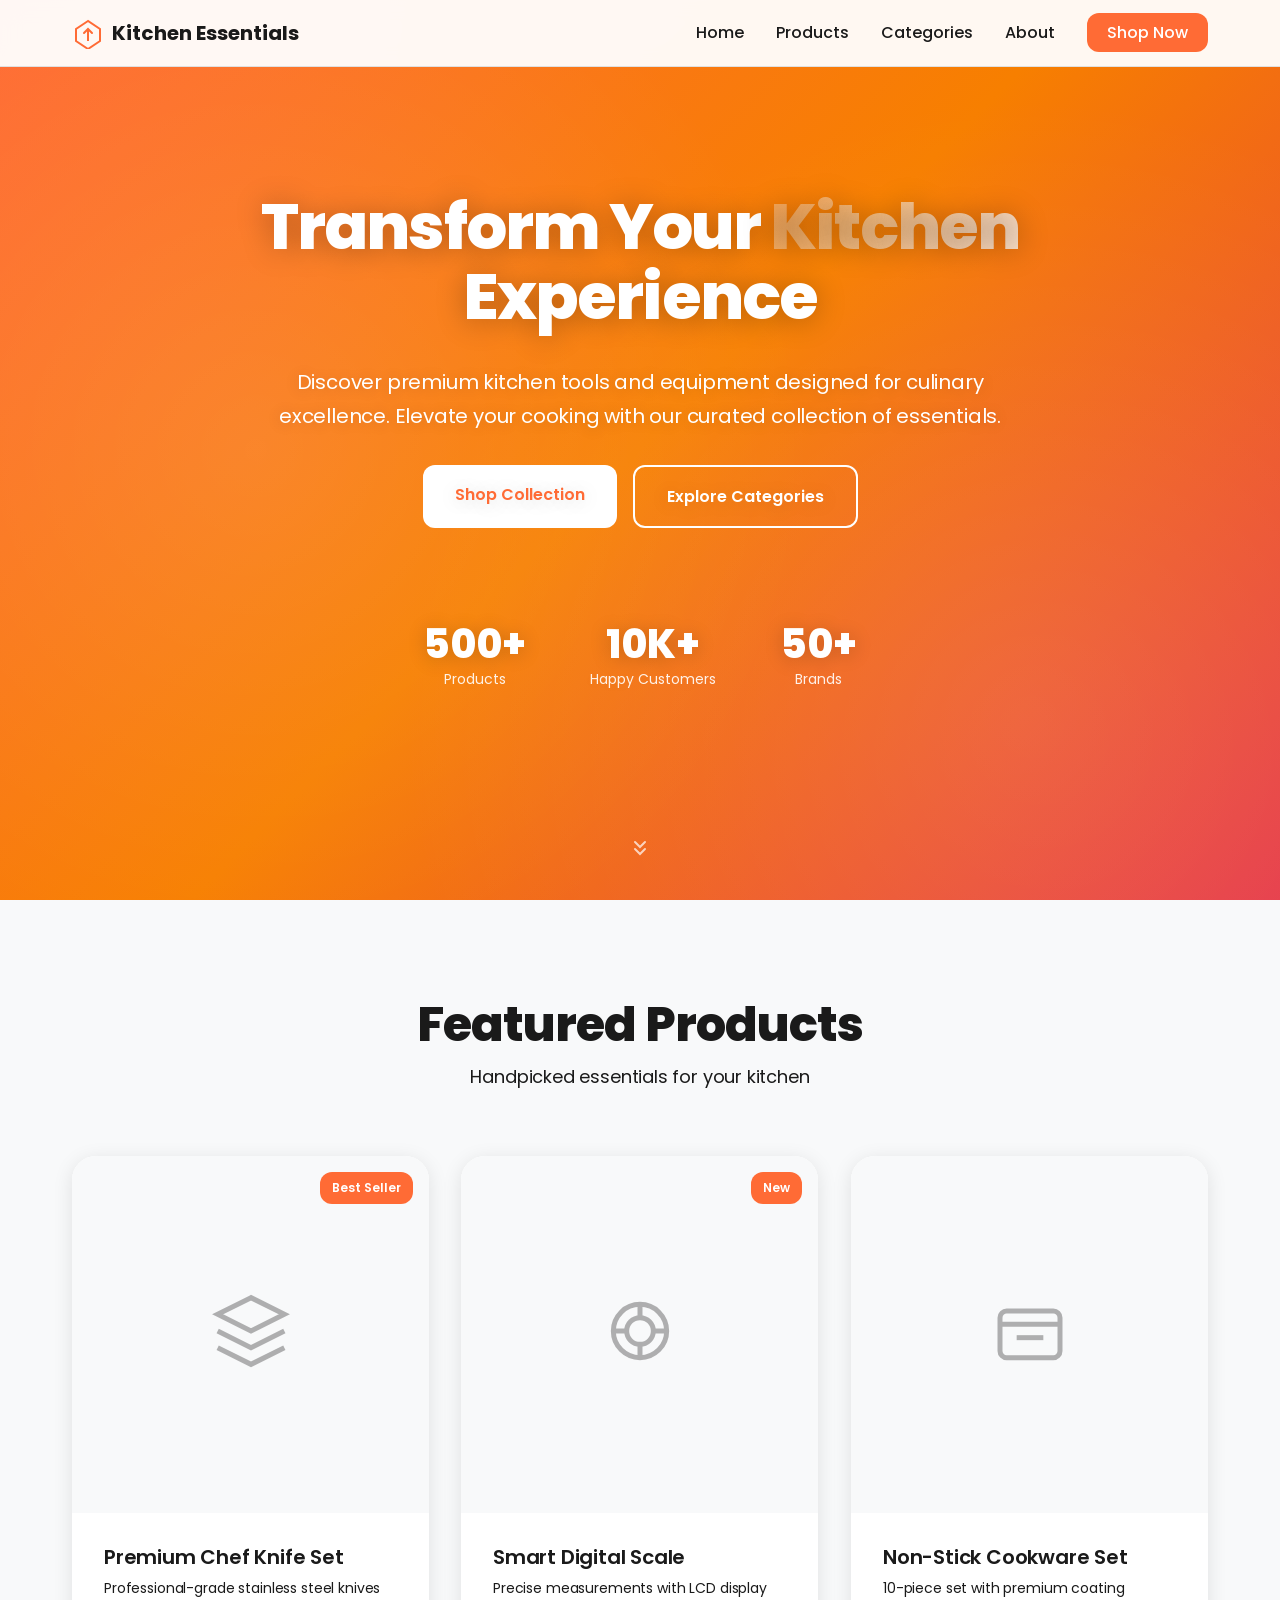
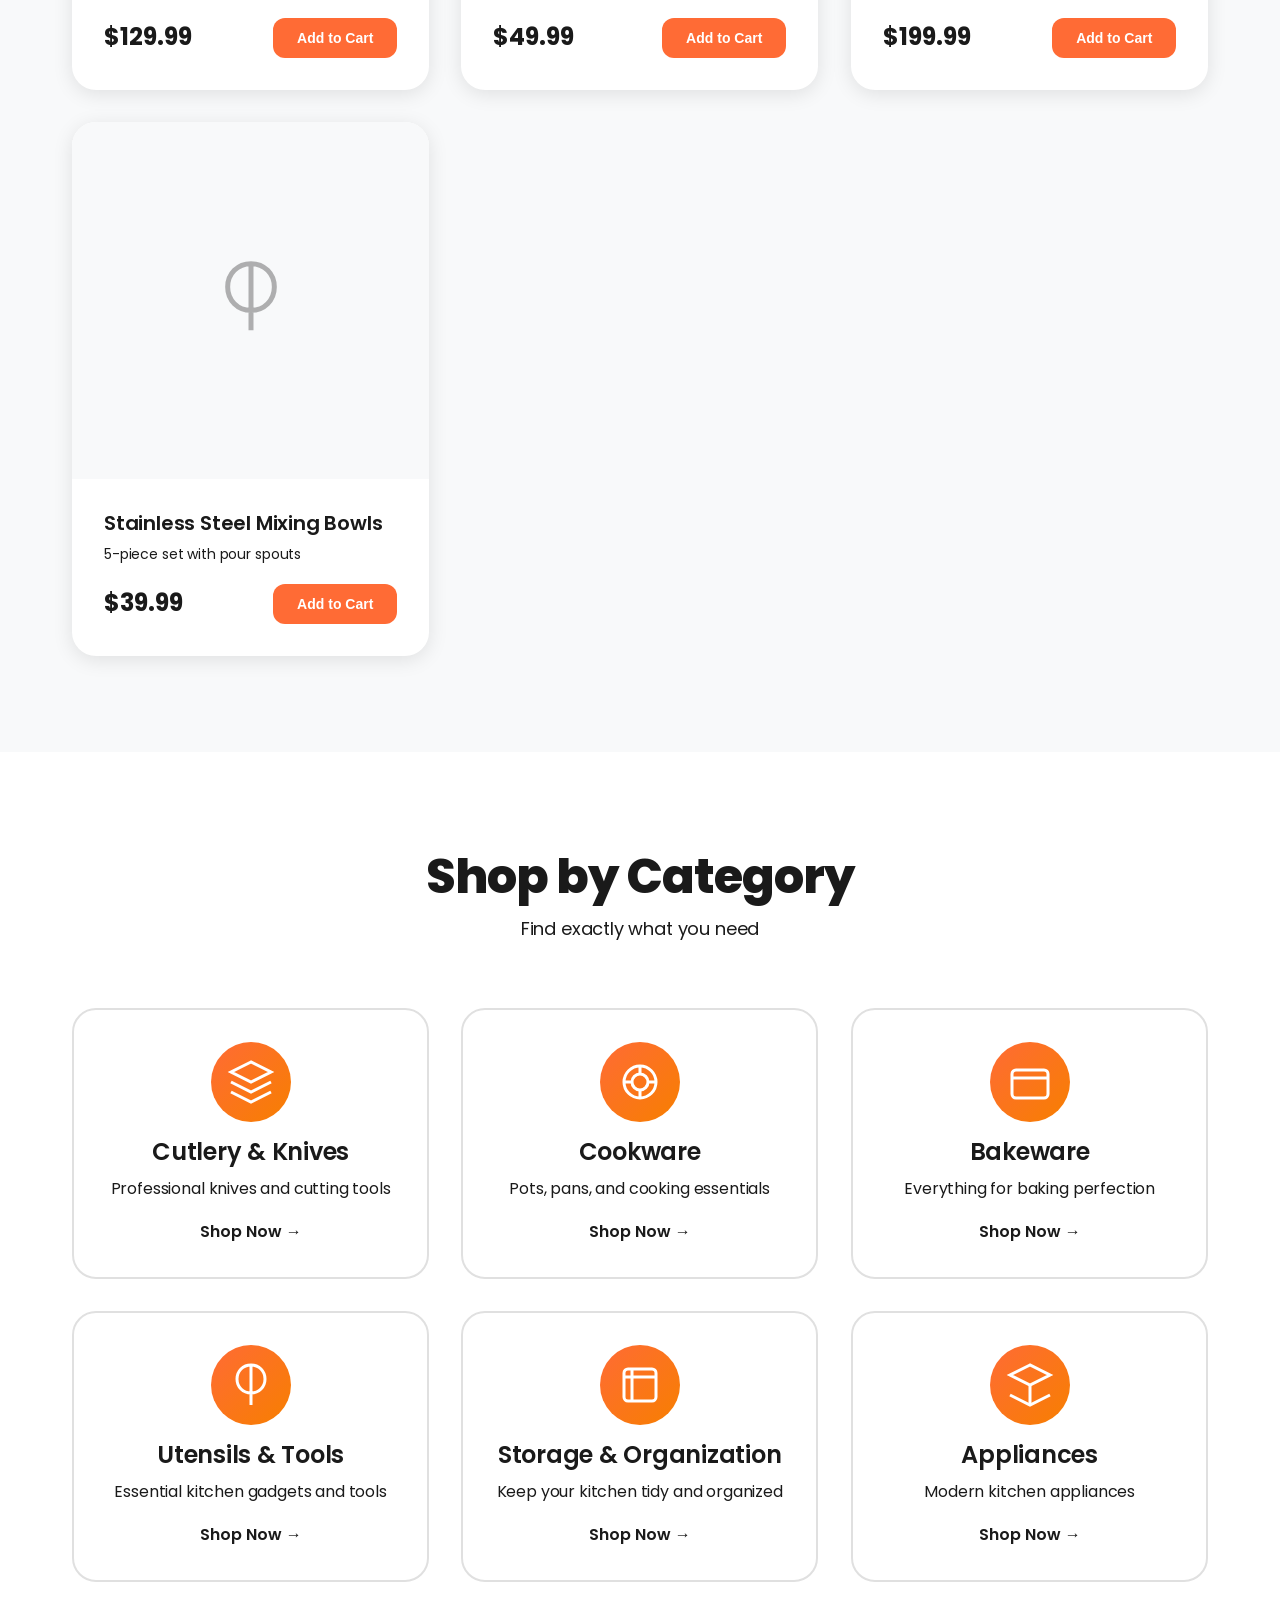
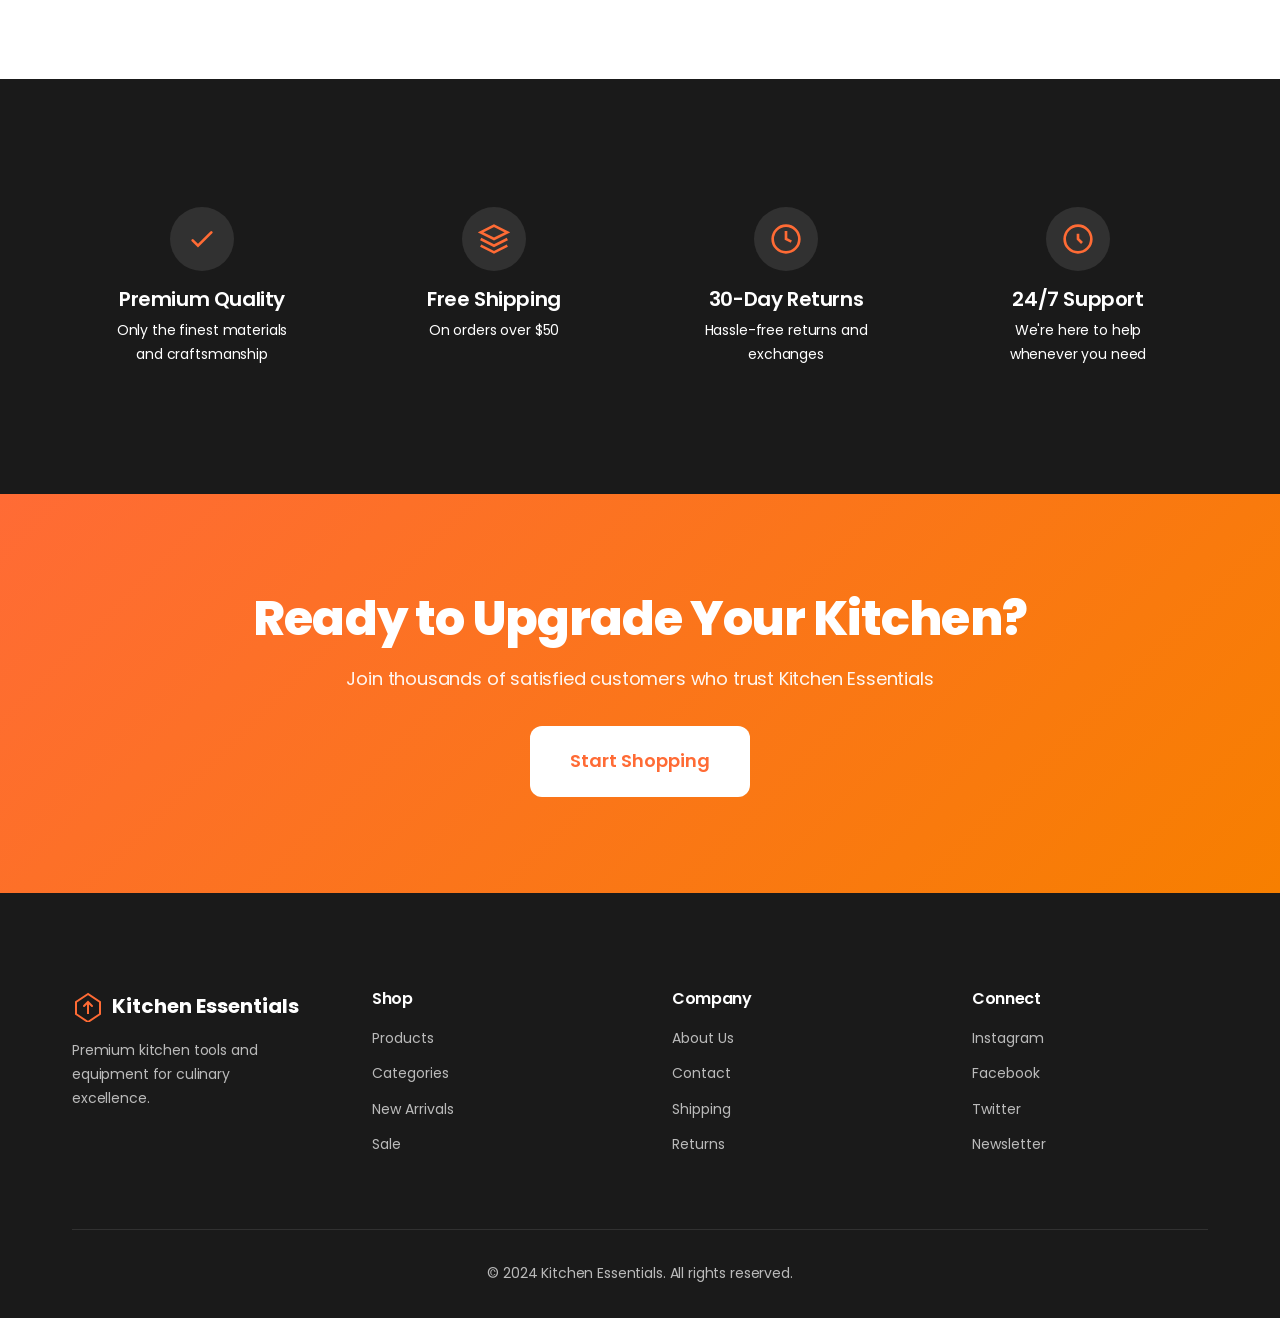
==== index.html @ 4cbe3ef8 "first commit" ====
<!DOCTYPE html>
<html lang="en">
<head>
    <meta charset="UTF-8">
    <meta name="viewport" content="width=device-width, initial-scale=1.0">
    <title>Kitchen Essentials - Premium Kitchen Tools & Equipment</title>
    <link rel="stylesheet" href="styles.css">
    <link rel="preconnect" href="https://fonts.googleapis.com">
    <link rel="preconnect" href="https://fonts.gstatic.com" crossorigin>
    <link href="https://fonts.googleapis.com/css2?family=Poppins:wght@300;400;500;600;700;800;900&display=swap" rel="stylesheet">
</head>
<body>
    <!-- Navigation -->
    <nav class="navbar">
        <div class="container">
            <div class="nav-content">
                <div class="logo">
                    <svg width="32" height="32" viewBox="0 0 32 32" fill="none" xmlns="http://www.w3.org/2000/svg">
                        <path d="M16 4L4 12V24L16 32L28 24V12L16 4Z" stroke="currentColor" stroke-width="2" fill="none"/>
                        <path d="M12 16L16 12L20 16" stroke="currentColor" stroke-width="2" stroke-linecap="round"/>
                        <path d="M16 12V24" stroke="currentColor" stroke-width="2"/>
                    </svg>
                    <span>Kitchen Essentials</span>
                </div>
                <ul class="nav-menu">
                    <li><a href="#home">Home</a></li>
                    <li><a href="#products">Products</a></li>
                    <li><a href="#categories">Categories</a></li>
                    <li><a href="#about">About</a></li>
                    <li><a href="#contact" class="cta-nav">Shop Now</a></li>
                </ul>
                <button class="mobile-menu-toggle" aria-label="Toggle menu">
                    <span></span>
                    <span></span>
                    <span></span>
                </button>
            </div>
        </div>
    </nav>

    <!-- Hero Section -->
    <section id="home" class="hero">
        <div class="hero-background"></div>
        <div class="container">
            <div class="hero-content">
                <h1 class="hero-title">
                    Transform Your <span class="highlight">Kitchen</span> Experience
                </h1>
                <p class="hero-subtitle">
                    Discover premium kitchen tools and equipment designed for culinary excellence. 
                    Elevate your cooking with our curated collection of essentials.
                </p>
                <div class="hero-buttons">
                    <a href="#products" class="btn btn-primary">Shop Collection</a>
                    <a href="#categories" class="btn btn-secondary">Explore Categories</a>
                </div>
                <div class="hero-stats">
                    <div class="stat">
                        <span class="stat-number">500+</span>
                        <span class="stat-label">Products</span>
                    </div>
                    <div class="stat">
                        <span class="stat-number">10K+</span>
                        <span class="stat-label">Happy Customers</span>
                    </div>
                    <div class="stat">
                        <span class="stat-number">50+</span>
                        <span class="stat-label">Brands</span>
                    </div>
                </div>
            </div>
        </div>
        <div class="hero-scroll">
            <svg width="24" height="24" viewBox="0 0 24 24" fill="none">
                <path d="M7 13L12 18L17 13M7 6L12 11L17 6" stroke="currentColor" stroke-width="2" stroke-linecap="round"/>
            </svg>
        </div>
    </section>

    <!-- Featured Products -->
    <section id="products" class="featured-products">
        <div class="container">
            <div class="section-header">
                <h2 class="section-title">Featured Products</h2>
                <p class="section-subtitle">Handpicked essentials for your kitchen</p>
            </div>
            <div class="products-grid">
                <div class="product-card">
                    <div class="product-image">
                        <div class="product-badge">Best Seller</div>
                        <div class="product-placeholder">
                            <svg width="80" height="80" viewBox="0 0 24 24" fill="none">
                                <path d="M12 2L2 7L12 12L22 7L12 2Z" stroke="currentColor" stroke-width="1.5"/>
                                <path d="M2 17L12 22L22 17" stroke="currentColor" stroke-width="1.5"/>
                                <path d="M2 12L12 17L22 12" stroke="currentColor" stroke-width="1.5"/>
                            </svg>
                        </div>
                    </div>
                    <div class="product-info">
                        <h3 class="product-name">Premium Chef Knife Set</h3>
                        <p class="product-description">Professional-grade stainless steel knives</p>
                        <div class="product-footer">
                            <span class="product-price">$129.99</span>
                            <button class="btn-add-cart">Add to Cart</button>
                        </div>
                    </div>
                </div>

                <div class="product-card">
                    <div class="product-image">
                        <div class="product-badge">New</div>
                        <div class="product-placeholder">
                            <svg width="80" height="80" viewBox="0 0 24 24" fill="none">
                                <circle cx="12" cy="12" r="8" stroke="currentColor" stroke-width="1.5"/>
                                <circle cx="12" cy="12" r="4" stroke="currentColor" stroke-width="1.5"/>
                                <path d="M12 4V8M12 16V20M4 12H8M16 12H20" stroke="currentColor" stroke-width="1.5"/>
                            </svg>
                        </div>
                    </div>
                    <div class="product-info">
                        <h3 class="product-name">Smart Digital Scale</h3>
                        <p class="product-description">Precise measurements with LCD display</p>
                        <div class="product-footer">
                            <span class="product-price">$49.99</span>
                            <button class="btn-add-cart">Add to Cart</button>
                        </div>
                    </div>
                </div>

                <div class="product-card">
                    <div class="product-image">
                        <div class="product-placeholder">
                            <svg width="80" height="80" viewBox="0 0 24 24" fill="none">
                                <rect x="3" y="6" width="18" height="14" rx="2" stroke="currentColor" stroke-width="1.5"/>
                                <path d="M3 10H21" stroke="currentColor" stroke-width="1.5"/>
                                <path d="M8 14H16" stroke="currentColor" stroke-width="1.5"/>
                            </svg>
                        </div>
                    </div>
                    <div class="product-info">
                        <h3 class="product-name">Non-Stick Cookware Set</h3>
                        <p class="product-description">10-piece set with premium coating</p>
                        <div class="product-footer">
                            <span class="product-price">$199.99</span>
                            <button class="btn-add-cart">Add to Cart</button>
                        </div>
                    </div>
                </div>

                <div class="product-card">
                    <div class="product-image">
                        <div class="product-placeholder">
                            <svg width="80" height="80" viewBox="0 0 24 24" fill="none">
                                <path d="M12 2V22M12 2C8 2 5 5 5 9C5 13 8 16 12 16C16 16 19 13 19 9C19 5 16 2 12 2Z" stroke="currentColor" stroke-width="1.5"/>
                            </svg>
                        </div>
                    </div>
                    <div class="product-info">
                        <h3 class="product-name">Stainless Steel Mixing Bowls</h3>
                        <p class="product-description">5-piece set with pour spouts</p>
                        <div class="product-footer">
                            <span class="product-price">$39.99</span>
                            <button class="btn-add-cart">Add to Cart</button>
                        </div>
                    </div>
                </div>
            </div>
        </div>
    </section>

    <!-- Categories -->
    <section id="categories" class="categories">
        <div class="container">
            <div class="section-header">
                <h2 class="section-title">Shop by Category</h2>
                <p class="section-subtitle">Find exactly what you need</p>
            </div>
            <div class="categories-grid">
                <div class="category-card">
                    <div class="category-icon">
                        <svg width="48" height="48" viewBox="0 0 24 24" fill="none">
                            <path d="M12 2L2 7L12 12L22 7L12 2Z" stroke="currentColor" stroke-width="1.5" fill="none"/>
                            <path d="M2 17L12 22L22 17" stroke="currentColor" stroke-width="1.5" fill="none"/>
                            <path d="M2 12L12 17L22 12" stroke="currentColor" stroke-width="1.5" fill="none"/>
                        </svg>
                    </div>
                    <h3>Cutlery & Knives</h3>
                    <p>Professional knives and cutting tools</p>
                    <a href="#" class="category-link">Shop Now →</a>
                </div>

                <div class="category-card">
                    <div class="category-icon">
                        <svg width="48" height="48" viewBox="0 0 24 24" fill="none">
                            <circle cx="12" cy="12" r="8" stroke="currentColor" stroke-width="1.5"/>
                            <circle cx="12" cy="12" r="4" stroke="currentColor" stroke-width="1.5"/>
                            <path d="M12 4V8M12 16V20M4 12H8M16 12H20" stroke="currentColor" stroke-width="1.5"/>
                        </svg>
                    </div>
                    <h3>Cookware</h3>
                    <p>Pots, pans, and cooking essentials</p>
                    <a href="#" class="category-link">Shop Now →</a>
                </div>

                <div class="category-card">
                    <div class="category-icon">
                        <svg width="48" height="48" viewBox="0 0 24 24" fill="none">
                            <rect x="3" y="6" width="18" height="14" rx="2" stroke="currentColor" stroke-width="1.5"/>
                            <path d="M3 10H21" stroke="currentColor" stroke-width="1.5"/>
                        </svg>
                    </div>
                    <h3>Bakeware</h3>
                    <p>Everything for baking perfection</p>
                    <a href="#" class="category-link">Shop Now →</a>
                </div>

                <div class="category-card">
                    <div class="category-icon">
                        <svg width="48" height="48" viewBox="0 0 24 24" fill="none">
                            <path d="M12 2V22M12 2C8 2 5 5 5 9C5 13 8 16 12 16C16 16 19 13 19 9C19 5 16 2 12 2Z" stroke="currentColor" stroke-width="1.5"/>
                        </svg>
                    </div>
                    <h3>Utensils & Tools</h3>
                    <p>Essential kitchen gadgets and tools</p>
                    <a href="#" class="category-link">Shop Now →</a>
                </div>

                <div class="category-card">
                    <div class="category-icon">
                        <svg width="48" height="48" viewBox="0 0 24 24" fill="none">
                            <rect x="4" y="4" width="16" height="16" rx="2" stroke="currentColor" stroke-width="1.5"/>
                            <path d="M4 8H20M8 4V20" stroke="currentColor" stroke-width="1.5"/>
                        </svg>
                    </div>
                    <h3>Storage & Organization</h3>
                    <p>Keep your kitchen tidy and organized</p>
                    <a href="#" class="category-link">Shop Now →</a>
                </div>

                <div class="category-card">
                    <div class="category-icon">
                        <svg width="48" height="48" viewBox="0 0 24 24" fill="none">
                            <path d="M12 2L2 7L12 12L22 7L12 2Z" stroke="currentColor" stroke-width="1.5" fill="none"/>
                            <path d="M12 12V22" stroke="currentColor" stroke-width="1.5"/>
                            <path d="M2 17L12 22L22 17" stroke="currentColor" stroke-width="1.5" fill="none"/>
                        </svg>
                    </div>
                    <h3>Appliances</h3>
                    <p>Modern kitchen appliances</p>
                    <a href="#" class="category-link">Shop Now →</a>
                </div>
            </div>
        </div>
    </section>

    <!-- Features Section -->
    <section class="features">
        <div class="container">
            <div class="features-grid">
                <div class="feature-item">
                    <div class="feature-icon">
                        <svg width="32" height="32" viewBox="0 0 24 24" fill="none">
                            <path d="M5 13L9 17L19 7" stroke="currentColor" stroke-width="2" stroke-linecap="round"/>
                        </svg>
                    </div>
                    <h3>Premium Quality</h3>
                    <p>Only the finest materials and craftsmanship</p>
                </div>

                <div class="feature-item">
                    <div class="feature-icon">
                        <svg width="32" height="32" viewBox="0 0 24 24" fill="none">
                            <path d="M12 2L2 7L12 12L22 7L12 2Z" stroke="currentColor" stroke-width="2"/>
                            <path d="M2 17L12 22L22 17" stroke="currentColor" stroke-width="2"/>
                            <path d="M2 12L12 17L22 12" stroke="currentColor" stroke-width="2"/>
                        </svg>
                    </div>
                    <h3>Free Shipping</h3>
                    <p>On orders over $50</p>
                </div>

                <div class="feature-item">
                    <div class="feature-icon">
                        <svg width="32" height="32" viewBox="0 0 24 24" fill="none">
                            <circle cx="12" cy="12" r="10" stroke="currentColor" stroke-width="2"/>
                            <path d="M12 6V12L16 14" stroke="currentColor" stroke-width="2"/>
                        </svg>
                    </div>
                    <h3>30-Day Returns</h3>
                    <p>Hassle-free returns and exchanges</p>
                </div>

                <div class="feature-item">
                    <div class="feature-icon">
                        <svg width="32" height="32" viewBox="0 0 24 24" fill="none">
                            <path d="M12 22C17.5228 22 22 17.5228 22 12C22 6.47715 17.5228 2 12 2C6.47715 2 2 6.47715 2 12C2 17.5228 6.47715 22 12 22Z" stroke="currentColor" stroke-width="2"/>
                            <path d="M12 8V12L15 15" stroke="currentColor" stroke-width="2"/>
                        </svg>
                    </div>
                    <h3>24/7 Support</h3>
                    <p>We're here to help whenever you need</p>
                </div>
            </div>
        </div>
    </section>

    <!-- CTA Section -->
    <section id="contact" class="cta-section">
        <div class="container">
            <div class="cta-content">
                <h2>Ready to Upgrade Your Kitchen?</h2>
                <p>Join thousands of satisfied customers who trust Kitchen Essentials</p>
                <a href="#products" class="btn btn-primary btn-large">Start Shopping</a>
            </div>
        </div>
    </section>

    <!-- Footer -->
    <footer class="footer">
        <div class="container">
            <div class="footer-content">
                <div class="footer-section">
                    <div class="footer-logo">
                        <svg width="32" height="32" viewBox="0 0 32 32" fill="none">
                            <path d="M16 4L4 12V24L16 32L28 24V12L16 4Z" stroke="currentColor" stroke-width="2" fill="none"/>
                            <path d="M12 16L16 12L20 16" stroke="currentColor" stroke-width="2" stroke-linecap="round"/>
                            <path d="M16 12V24" stroke="currentColor" stroke-width="2"/>
                        </svg>
                        <span>Kitchen Essentials</span>
                    </div>
                    <p>Premium kitchen tools and equipment for culinary excellence.</p>
                </div>

                <div class="footer-section">
                    <h4>Shop</h4>
                    <ul>
                        <li><a href="#products">Products</a></li>
                        <li><a href="#categories">Categories</a></li>
                        <li><a href="#">New Arrivals</a></li>
                        <li><a href="#">Sale</a></li>
                    </ul>
                </div>

                <div class="footer-section">
                    <h4>Company</h4>
                    <ul>
                        <li><a href="#about">About Us</a></li>
                        <li><a href="#">Contact</a></li>
                        <li><a href="#">Shipping</a></li>
                        <li><a href="#">Returns</a></li>
                    </ul>
                </div>

                <div class="footer-section">
                    <h4>Connect</h4>
                    <ul>
                        <li><a href="#">Instagram</a></li>
                        <li><a href="#">Facebook</a></li>
                        <li><a href="#">Twitter</a></li>
                        <li><a href="#">Newsletter</a></li>
                    </ul>
                </div>
            </div>

            <div class="footer-bottom">
                <p>&copy; 2024 Kitchen Essentials. All rights reserved.</p>
            </div>
        </div>
    </footer>

    <script src="script.js"></script>
</body>
</html>
---- styles.css ----
:root {
    --primary: #ff6b35;
    --primary-dark: #e55a2b;
    --secondary: #004e89;
    --accent: #f77f00;
    --text: #1a1a1a;
    --text-light: #666666;
    --bg: #ffffff;
    --bg-light: #f8f9fa;
    --bg-dark: #1a1a1a;
    --border: #e0e0e0;
    --shadow: rgba(0, 0, 0, 0.1);
    --shadow-lg: rgba(0, 0, 0, 0.15);
    
    --font-family: 'Poppins', -apple-system, BlinkMacSystemFont, 'Segoe UI', sans-serif;
    
    --spacing-xs: 0.5rem;
    --spacing-sm: 1rem;
    --spacing-md: 2rem;
    --spacing-lg: 4rem;
    --spacing-xl: 6rem;
    
    --radius: 12px;
    --radius-lg: 24px;
    
    --transition: all 0.3s cubic-bezier(0.4, 0, 0.2, 1);
}

* {
    margin: 0;
    padding: 0;
    box-sizing: border-box;
}

html {
    scroll-behavior: smooth;
}

body {
    font-family: var(--font-family);
    color: var(--text);
    background: var(--bg);
    line-height: 1.7;
    overflow-x: hidden;
    -webkit-font-smoothing: antialiased;
    -moz-osx-font-smoothing: grayscale;
}

.container {
    max-width: 1200px;
    margin: 0 auto;
    padding: 0 var(--spacing-md);
}

/* Navigation */
.navbar {
    position: fixed;
    top: 0;
    left: 0;
    right: 0;
    background: rgba(255, 255, 255, 0.95);
    backdrop-filter: blur(10px);
    border-bottom: 1px solid var(--border);
    z-index: 1000;
    transition: var(--transition);
}

.navbar.scrolled {
    box-shadow: 0 4px 20px var(--shadow);
}

.nav-content {
    display: flex;
    align-items: center;
    justify-content: space-between;
    padding: var(--spacing-sm) 0;
}

.logo {
    display: flex;
    align-items: center;
    gap: var(--spacing-xs);
    font-weight: 700;
    font-size: 1.25rem;
    color: var(--text);
    text-decoration: none;
}

.logo svg {
    color: var(--primary);
}

.nav-menu {
    display: flex;
    list-style: none;
    gap: var(--spacing-md);
    align-items: center;
}

.nav-menu a {
    color: var(--text);
    text-decoration: none;
    font-weight: 500;
    transition: var(--transition);
    position: relative;
}

.nav-menu a:hover {
    color: var(--primary);
}

.nav-menu a::after {
    content: '';
    position: absolute;
    bottom: -4px;
    left: 0;
    width: 0;
    height: 2px;
    background: var(--primary);
    transition: var(--transition);
}

.nav-menu a:hover::after {
    width: 100%;
}

.cta-nav {
    background: var(--primary);
    color: white !important;
    padding: 0.5rem 1.25rem;
    border-radius: var(--radius);
    font-weight: 600;
}

.cta-nav::after {
    display: none;
}

.cta-nav:hover {
    background: var(--primary-dark);
    transform: translateY(-2px);
}

.mobile-menu-toggle {
    display: none;
    flex-direction: column;
    gap: 4px;
    background: none;
    border: none;
    cursor: pointer;
    padding: 0.5rem;
}

.mobile-menu-toggle span {
    width: 24px;
    height: 2px;
    background: var(--text);
    transition: var(--transition);
}

/* Hero Section */
.hero {
    position: relative;
    min-height: 100vh;
    display: flex;
    align-items: center;
    justify-content: center;
    padding-top: 80px;
    overflow: hidden;
    background: linear-gradient(135deg, #ff6b35 0%, #f77f00 50%, #e63946 100%);
    will-change: transform;
}

.hero-background {
    position: absolute;
    top: 0;
    left: 0;
    right: 0;
    bottom: 0;
    background: 
        radial-gradient(circle at 20% 50%, rgba(255, 255, 255, 0.1) 0%, transparent 50%),
        radial-gradient(circle at 80% 80%, rgba(255, 255, 255, 0.1) 0%, transparent 50%);
    animation: pulse 20s ease-in-out infinite;
}

@keyframes pulse {
    0%, 100% { opacity: 1; transform: scale(1); }
    50% { opacity: 0.8; transform: scale(1.1); }
}

.hero-content {
    position: relative;
    z-index: 1;
    text-align: center;
    color: white;
    max-width: 800px;
    padding: var(--spacing-lg) 0;
    text-shadow: 0 2px 20px rgba(0, 0, 0, 0.2);
    will-change: transform;
}

.hero-title {
    font-size: clamp(2.5rem, 5vw, 4.5rem);
    font-weight: 800;
    line-height: 1.1;
    margin-bottom: var(--spacing-md);
    animation: fadeInUp 0.8s ease-out;
    text-shadow: 0 2px 30px rgba(0, 0, 0, 0.3);
    letter-spacing: -0.03em;
}

.highlight {
    background: linear-gradient(120deg, rgba(255, 255, 255, 0.3) 0%, rgba(255, 255, 255, 0.8) 100%);
    -webkit-background-clip: text;
    -webkit-text-fill-color: transparent;
    background-clip: text;
}

.hero-subtitle {
    font-size: clamp(1rem, 2vw, 1.25rem);
    margin-bottom: var(--spacing-md);
    opacity: 0.98;
    animation: fadeInUp 0.8s ease-out 0.2s both;
    text-shadow: 0 1px 15px rgba(0, 0, 0, 0.2);
    font-weight: 400;
}

.hero-buttons {
    display: flex;
    gap: var(--spacing-sm);
    justify-content: center;
    margin-bottom: var(--spacing-xl);
    flex-wrap: wrap;
    animation: fadeInUp 0.8s ease-out 0.4s both;
}

.btn {
    padding: 1rem 2rem;
    border-radius: var(--radius);
    font-weight: 600;
    text-decoration: none;
    transition: var(--transition);
    display: inline-block;
    border: none;
    cursor: pointer;
    font-size: 1rem;
}

.btn-primary {
    background: white;
    color: var(--primary);
}

.btn-primary:hover {
    transform: translateY(-2px);
    box-shadow: 0 10px 30px rgba(0, 0, 0, 0.2);
}

.btn-secondary {
    background: transparent;
    color: white;
    border: 2px solid white;
}

.btn-secondary:hover {
    background: white;
    color: var(--primary);
}

.btn-large {
    padding: 1.25rem 2.5rem;
    font-size: 1.125rem;
}

.hero-stats {
    display: flex;
    gap: var(--spacing-lg);
    justify-content: center;
    flex-wrap: wrap;
    animation: fadeInUp 0.8s ease-out 0.6s both;
}

.stat {
    display: flex;
    flex-direction: column;
    align-items: center;
}

.stat-number {
    font-size: 2.5rem;
    font-weight: 800;
    line-height: 1;
    margin-bottom: 0.25rem;
}

.stat-label {
    font-size: 0.875rem;
    opacity: 0.9;
}

.hero-scroll {
    position: absolute;
    bottom: var(--spacing-md);
    left: 50%;
    transform: translateX(-50%);
    color: white;
    opacity: 0.7;
    animation: bounce 2s infinite;
}

@keyframes bounce {
    0%, 100% { transform: translateX(-50%) translateY(0); }
    50% { transform: translateX(-50%) translateY(-10px); }
}

@keyframes fadeInUp {
    from {
        opacity: 0;
        transform: translateY(30px);
        visibility: hidden;
    }
    to {
        opacity: 1;
        transform: translateY(0);
        visibility: visible;
    }
}

/* Ensure text stays visible during scroll animations */
.product-card,
.category-card,
.feature-item,
.section-header {
    will-change: opacity, transform;
    backface-visibility: hidden;
    -webkit-backface-visibility: hidden;
}

/* Ensure all text elements maintain visibility */
.product-card,
.category-card,
.feature-item {
    opacity: 1;
}

.product-card.visible,
.category-card.visible,
.feature-item.visible {
    opacity: 1 !important;
    visibility: visible !important;
}

/* Text elements should always be fully visible */
.product-name,
.product-description,
.product-price,
.category-card h3,
.category-card p,
.feature-item h3,
.feature-item p,
.section-title,
.section-subtitle {
    opacity: 1;
    color: inherit;
}

/* Better text rendering */
h1, h2, h3, h4, h5, h6 {
    font-weight: 700;
    letter-spacing: -0.02em;
    line-height: 1.2;
}

p {
    letter-spacing: -0.01em;
}

/* Section Styles */
section {
    padding: var(--spacing-xl) 0;
}

.section-header {
    text-align: center;
    margin-bottom: var(--spacing-lg);
}

.section-title {
    font-size: clamp(2rem, 4vw, 3rem);
    font-weight: 800;
    margin-bottom: var(--spacing-xs);
    color: var(--text);
    letter-spacing: -0.02em;
}

.section-subtitle {
    font-size: 1.125rem;
    color: var(--text-light);
    font-weight: 400;
}

/* Featured Products */
.featured-products {
    background: var(--bg-light);
}

.products-grid {
    display: grid;
    grid-template-columns: repeat(auto-fit, minmax(280px, 1fr));
    gap: var(--spacing-md);
}

.product-card {
    background: white;
    border-radius: var(--radius-lg);
    overflow: hidden;
    box-shadow: 0 4px 20px var(--shadow);
    transition: var(--transition);
    display: flex;
    flex-direction: column;
}

.product-card:hover {
    transform: translateY(-8px);
    box-shadow: 0 12px 40px var(--shadow-lg);
}

.product-image {
    position: relative;
    padding: var(--spacing-md);
    background: var(--bg-light);
    aspect-ratio: 1;
    display: flex;
    align-items: center;
    justify-content: center;
}

.product-badge {
    position: absolute;
    top: var(--spacing-sm);
    right: var(--spacing-sm);
    background: var(--primary);
    color: white;
    padding: 0.375rem 0.75rem;
    border-radius: var(--radius);
    font-size: 0.75rem;
    font-weight: 600;
}

.product-placeholder {
    color: var(--text-light);
    opacity: 0.5;
}

.product-info {
    padding: var(--spacing-md);
    flex: 1;
    display: flex;
    flex-direction: column;
}

.product-name {
    font-size: 1.25rem;
    font-weight: 600;
    margin-bottom: 0.5rem;
    color: var(--text);
    letter-spacing: -0.01em;
}

.product-description {
    color: var(--text-light);
    font-size: 0.875rem;
    margin-bottom: var(--spacing-sm);
    flex: 1;
}

.product-footer {
    display: flex;
    justify-content: space-between;
    align-items: center;
    gap: var(--spacing-sm);
}

.product-price {
    font-size: 1.5rem;
    font-weight: 700;
    color: var(--primary);
}

.btn-add-cart {
    background: var(--primary);
    color: white;
    border: none;
    padding: 0.75rem 1.5rem;
    border-radius: var(--radius);
    font-weight: 600;
    cursor: pointer;
    transition: var(--transition);
    font-size: 0.875rem;
}

.btn-add-cart:hover {
    background: var(--primary-dark);
    transform: translateY(-2px);
}

/* Categories */
.categories-grid {
    display: grid;
    grid-template-columns: repeat(auto-fit, minmax(300px, 1fr));
    gap: var(--spacing-md);
}

.category-card {
    background: white;
    border: 2px solid var(--border);
    border-radius: var(--radius-lg);
    padding: var(--spacing-md);
    text-align: center;
    transition: var(--transition);
    cursor: pointer;
}

.category-card:hover {
    border-color: var(--primary);
    transform: translateY(-4px);
    box-shadow: 0 8px 30px var(--shadow);
}

.category-icon {
    width: 80px;
    height: 80px;
    margin: 0 auto var(--spacing-sm);
    background: linear-gradient(135deg, var(--primary), var(--accent));
    border-radius: 50%;
    display: flex;
    align-items: center;
    justify-content: center;
    color: white;
}

.category-card h3 {
    font-size: 1.5rem;
    font-weight: 600;
    margin-bottom: 0.5rem;
    color: var(--text);
    letter-spacing: -0.01em;
}

.category-card p {
    color: var(--text-light);
    margin-bottom: var(--spacing-sm);
}

.category-link {
    color: var(--primary);
    text-decoration: none;
    font-weight: 600;
    transition: var(--transition);
    display: inline-block;
}

.category-link:hover {
    transform: translateX(4px);
}

/* Features */
.features {
    background: var(--bg-dark);
    color: white;
}

.features-grid {
    display: grid;
    grid-template-columns: repeat(auto-fit, minmax(250px, 1fr));
    gap: var(--spacing-md);
}

.feature-item {
    text-align: center;
    padding: var(--spacing-md);
}

.feature-icon {
    width: 64px;
    height: 64px;
    margin: 0 auto var(--spacing-sm);
    background: rgba(255, 255, 255, 0.1);
    border-radius: 50%;
    display: flex;
    align-items: center;
    justify-content: center;
    color: var(--primary);
}

.feature-item h3 {
    font-size: 1.25rem;
    font-weight: 600;
    margin-bottom: 0.5rem;
}

.feature-item p {
    color: rgba(255, 255, 255, 0.7);
    font-size: 0.875rem;
}

/* CTA Section */
.cta-section {
    background: linear-gradient(135deg, var(--primary) 0%, var(--accent) 100%);
    color: white;
    text-align: center;
}

.cta-content h2 {
    font-size: clamp(2rem, 4vw, 3rem);
    font-weight: 800;
    margin-bottom: var(--spacing-sm);
}

.cta-content p {
    font-size: 1.125rem;
    margin-bottom: var(--spacing-md);
    opacity: 0.95;
}

/* Footer */
.footer {
    background: var(--bg-dark);
    color: white;
    padding: var(--spacing-xl) 0 var(--spacing-md);
}

.footer-content {
    display: grid;
    grid-template-columns: repeat(auto-fit, minmax(200px, 1fr));
    gap: var(--spacing-lg);
    margin-bottom: var(--spacing-lg);
}

.footer-logo {
    display: flex;
    align-items: center;
    gap: var(--spacing-xs);
    font-weight: 700;
    font-size: 1.25rem;
    margin-bottom: var(--spacing-sm);
}

.footer-logo svg {
    color: var(--primary);
}

.footer-section p {
    color: rgba(255, 255, 255, 0.7);
    font-size: 0.875rem;
    margin-top: var(--spacing-sm);
}

.footer-section h4 {
    font-size: 1rem;
    font-weight: 600;
    margin-bottom: var(--spacing-sm);
}

.footer-section ul {
    list-style: none;
}

.footer-section ul li {
    margin-bottom: 0.5rem;
}

.footer-section ul li a {
    color: rgba(255, 255, 255, 0.7);
    text-decoration: none;
    transition: var(--transition);
    font-size: 0.875rem;
}

.footer-section ul li a:hover {
    color: var(--primary);
}

.footer-bottom {
    border-top: 1px solid rgba(255, 255, 255, 0.1);
    padding-top: var(--spacing-md);
    text-align: center;
    color: rgba(255, 255, 255, 0.7);
    font-size: 0.875rem;
}

/* Responsive Design */
@media (max-width: 768px) {
    .nav-menu {
        position: fixed;
        top: 70px;
        left: -100%;
        flex-direction: column;
        background: white;
        width: 100%;
        padding: var(--spacing-md);
        box-shadow: 0 4px 20px var(--shadow);
        transition: var(--transition);
        gap: var(--spacing-sm);
    }

    .nav-menu.active {
        left: 0;
    }

    .mobile-menu-toggle {
        display: flex;
    }

    .hero-buttons {
        flex-direction: column;
    }

    .btn {
        width: 100%;
    }

    .hero-stats {
        gap: var(--spacing-md);
    }

    .stat-number {
        font-size: 2rem;
    }

    section {
        padding: var(--spacing-lg) 0;
    }

    .products-grid,
    .categories-grid {
        grid-template-columns: 1fr;
    }

    .features-grid {
        grid-template-columns: repeat(2, 1fr);
    }

    .footer-content {
        grid-template-columns: 1fr;
    }
}

@media (max-width: 480px) {
    .features-grid {
        grid-template-columns: 1fr;
    }

    .hero {
        min-height: 90vh;
    }
}
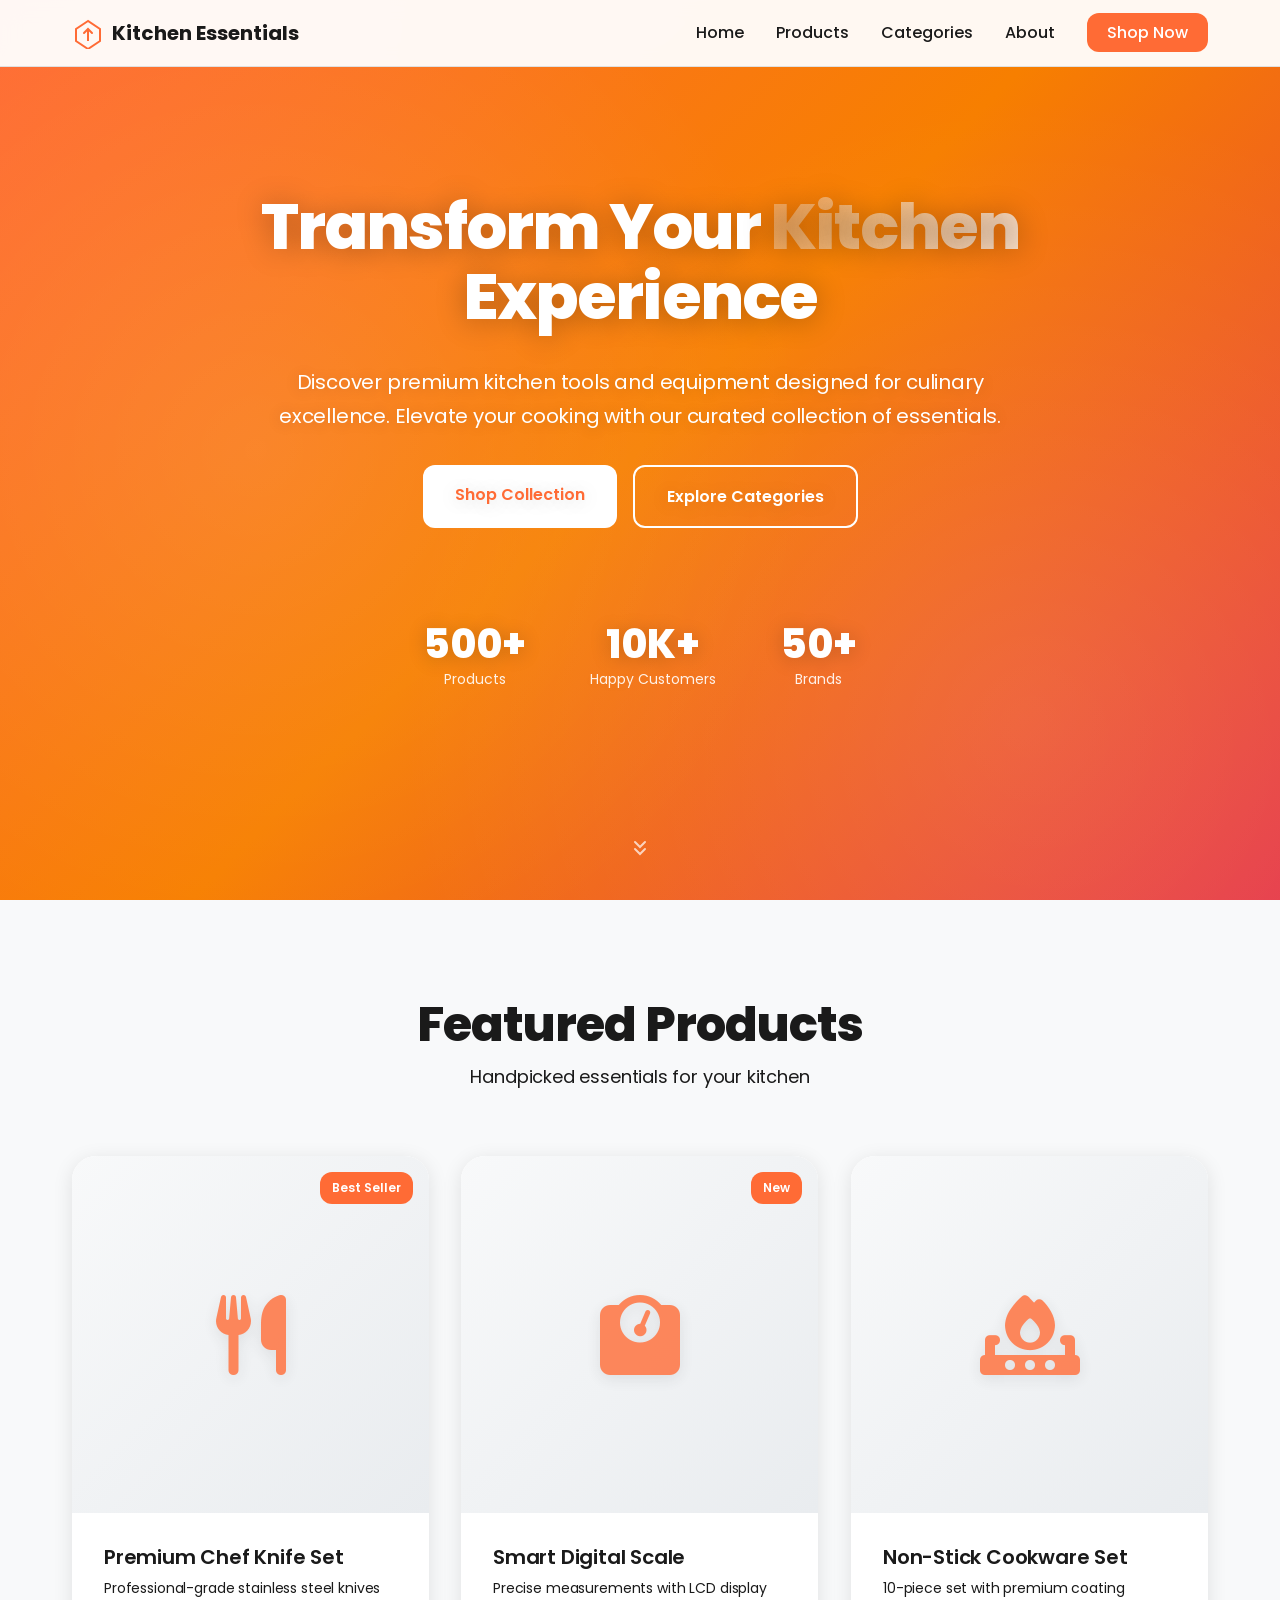
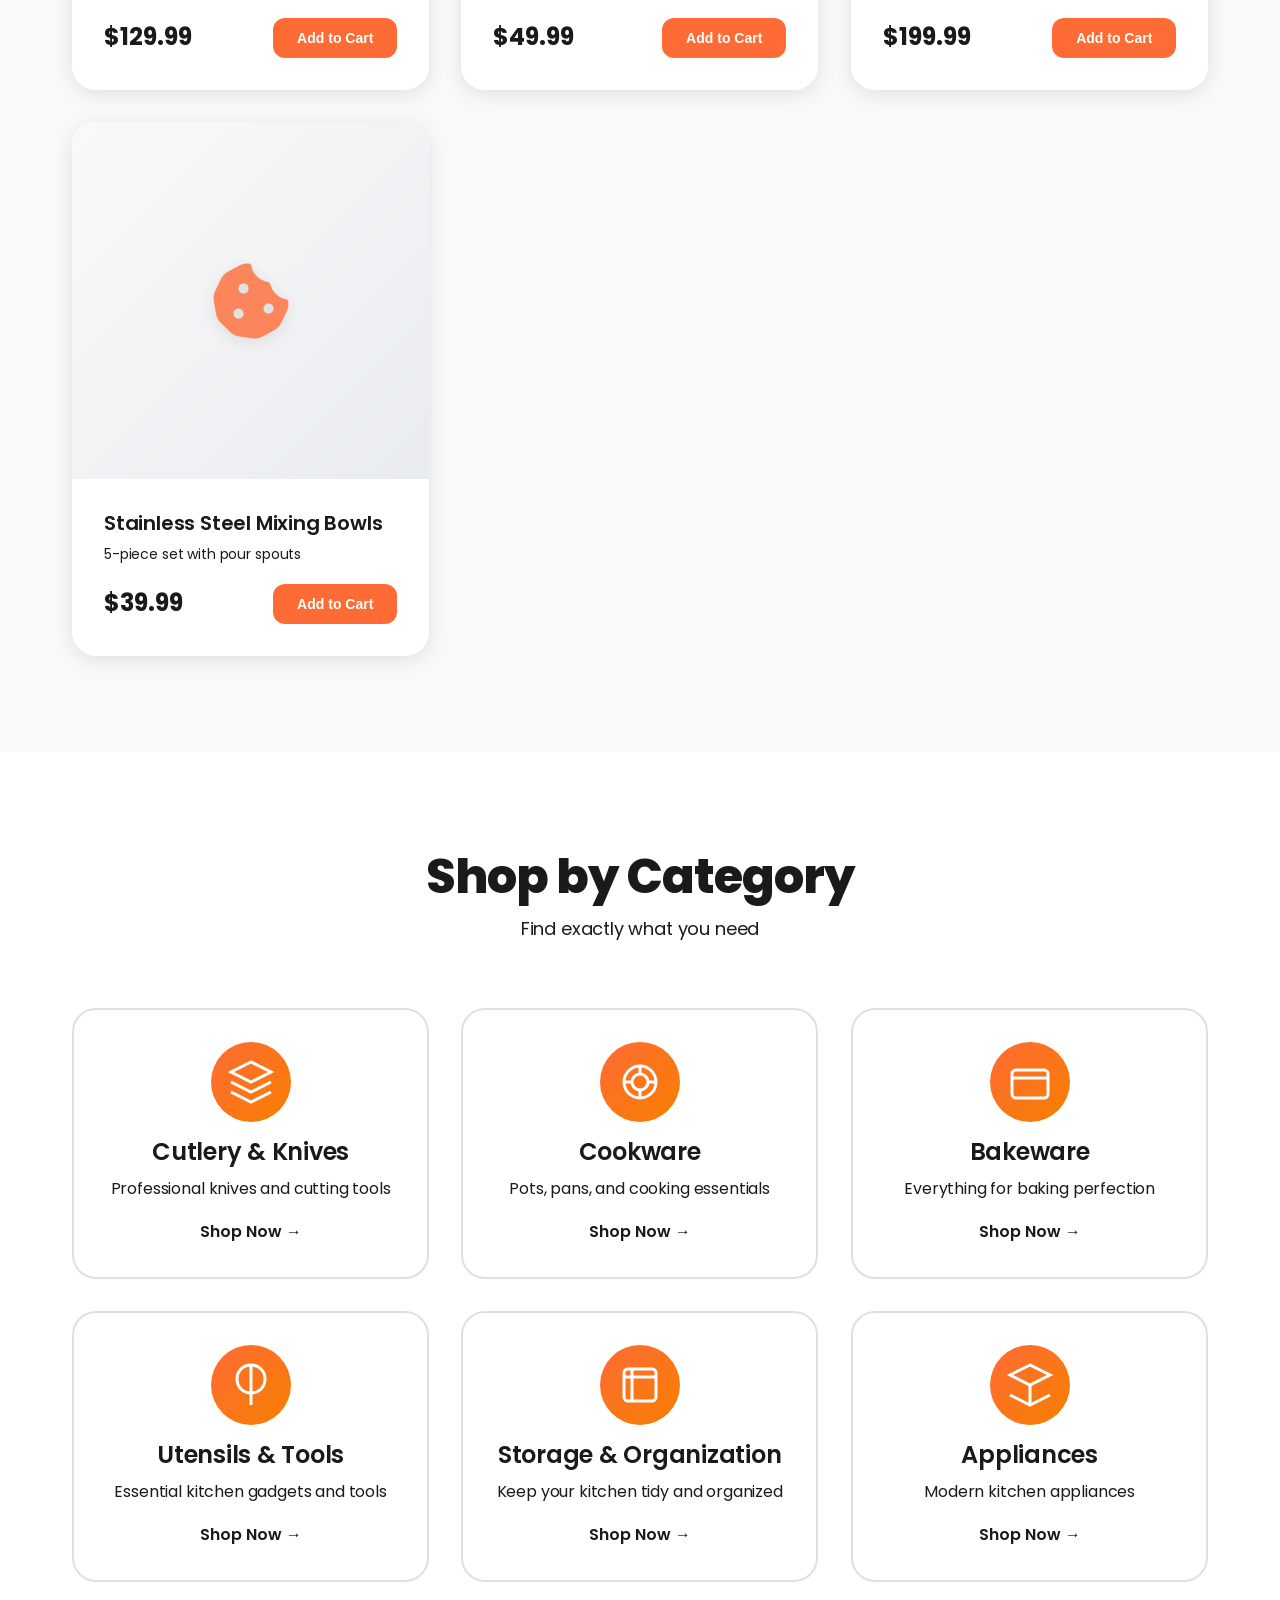
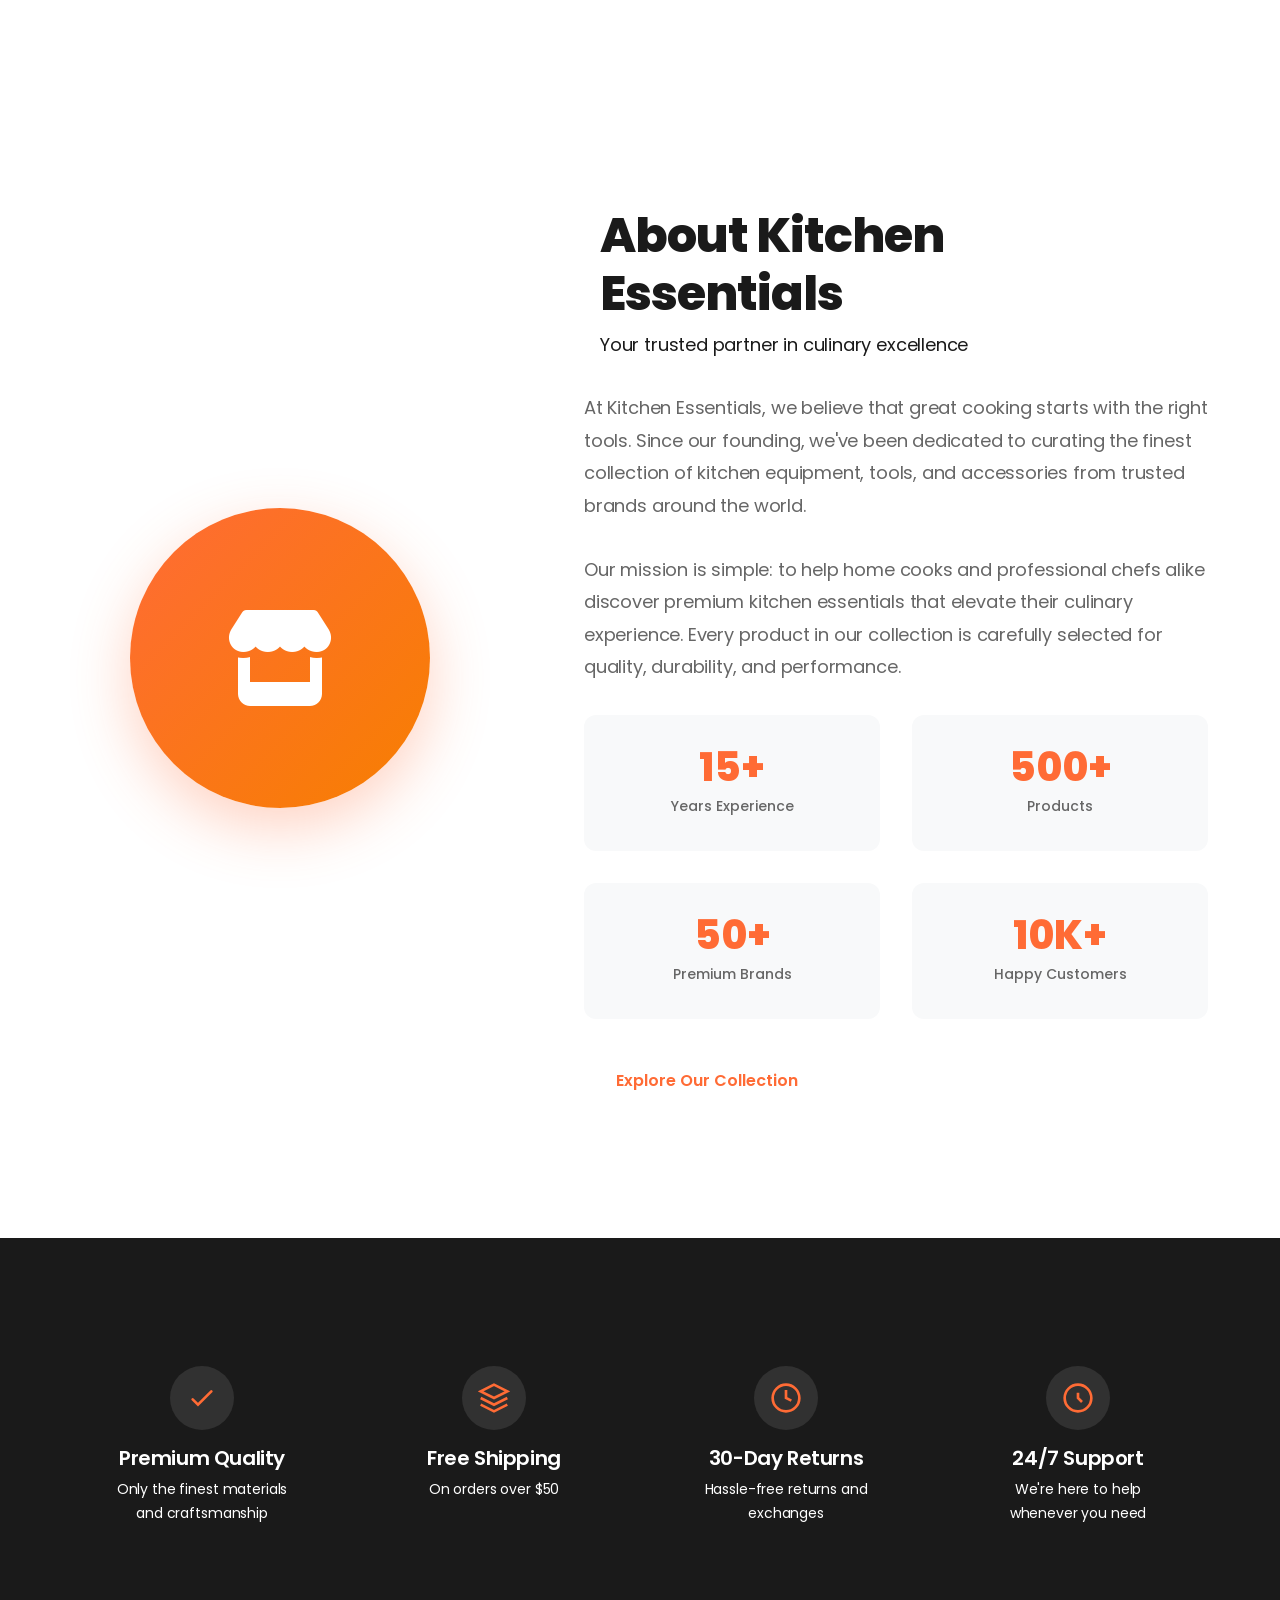
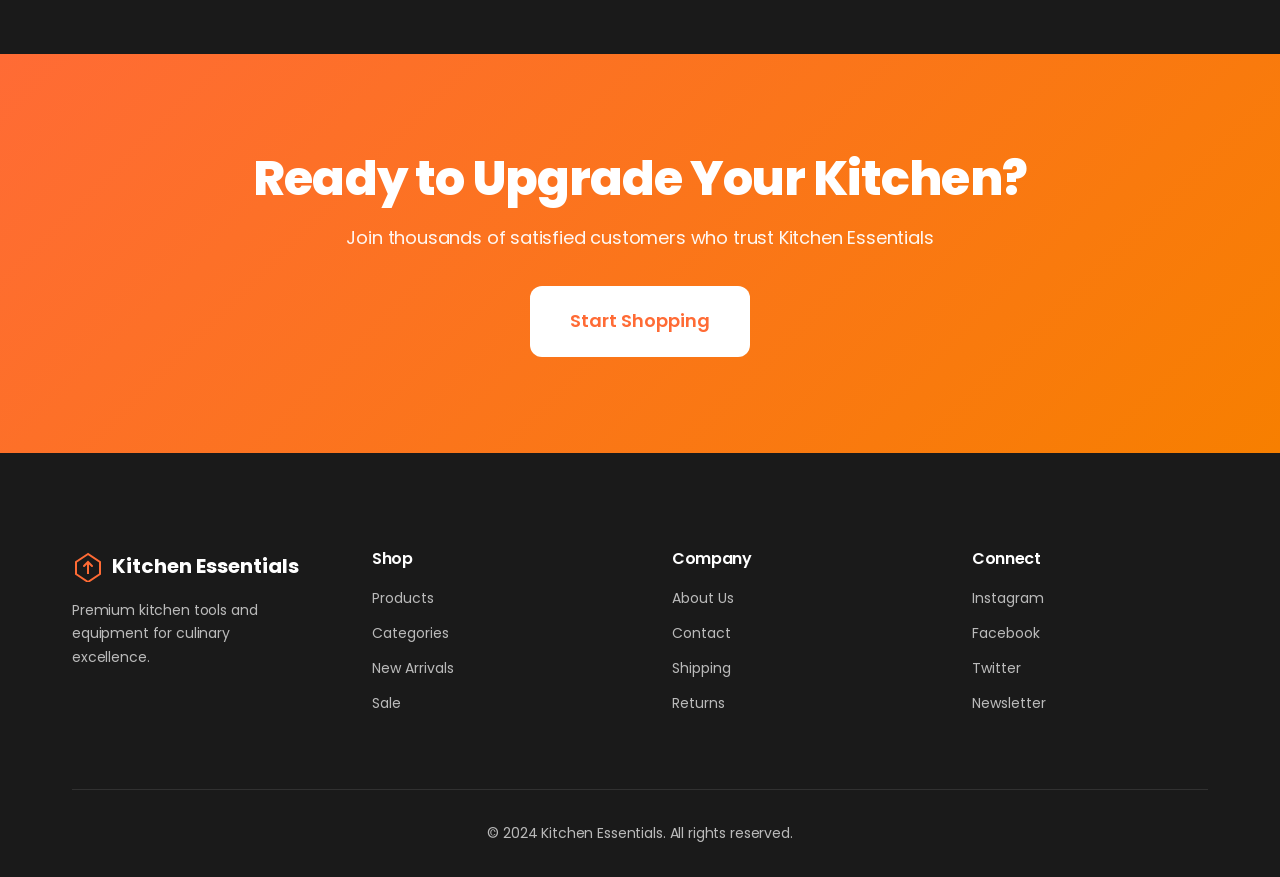
==== commit de8e548d: "Implement initial structure for Kitchen Essentials website with modular components. Added navigation" ====
--- a/index.html
+++ b/index.html
@@ -8,367 +8,25 @@
     <link rel="preconnect" href="https://fonts.googleapis.com">
     <link rel="preconnect" href="https://fonts.gstatic.com" crossorigin>
     <link href="https://fonts.googleapis.com/css2?family=Poppins:wght@300;400;500;600;700;800;900&display=swap" rel="stylesheet">
+    <link rel="stylesheet" href="https://cdnjs.cloudflare.com/ajax/libs/font-awesome/6.5.1/css/all.min.css" integrity="sha512-DTOQO9RWCH3ppGqcWaEA1BIZOC6xxalwEsw9c2QQeAIftl+Vegovlnee1c9QX4TctnWMn13TZye+giMm8e2LwA==" crossorigin="anonymous" referrerpolicy="no-referrer" />
 </head>
 <body>
-    <!-- Navigation -->
-    <nav class="navbar">
-        <div class="container">
-            <div class="nav-content">
-                <div class="logo">
-                    <svg width="32" height="32" viewBox="0 0 32 32" fill="none" xmlns="http://www.w3.org/2000/svg">
-                        <path d="M16 4L4 12V24L16 32L28 24V12L16 4Z" stroke="currentColor" stroke-width="2" fill="none"/>
-                        <path d="M12 16L16 12L20 16" stroke="currentColor" stroke-width="2" stroke-linecap="round"/>
-                        <path d="M16 12V24" stroke="currentColor" stroke-width="2"/>
-                    </svg>
-                    <span>Kitchen Essentials</span>
-                </div>
-                <ul class="nav-menu">
-                    <li><a href="#home">Home</a></li>
-                    <li><a href="#products">Products</a></li>
-                    <li><a href="#categories">Categories</a></li>
-                    <li><a href="#about">About</a></li>
-                    <li><a href="#contact" class="cta-nav">Shop Now</a></li>
-                </ul>
-                <button class="mobile-menu-toggle" aria-label="Toggle menu">
-                    <span></span>
-                    <span></span>
-                    <span></span>
-                </button>
-            </div>
-        </div>
-    </nav>
+    <div id="nav-container"></div>
+    <div id="hero-container"></div>
+    <div id="products-container"></div>
+    <div id="categories-container"></div>
+    <div id="about-container"></div>
+    <div id="features-container"></div>
+    <div id="cta-container"></div>
+    <div id="footer-container"></div>
 
-    <!-- Hero Section -->
-    <section id="home" class="hero">
-        <div class="hero-background"></div>
-        <div class="container">
-            <div class="hero-content">
-                <h1 class="hero-title">
-                    Transform Your <span class="highlight">Kitchen</span> Experience
-                </h1>
-                <p class="hero-subtitle">
-                    Discover premium kitchen tools and equipment designed for culinary excellence. 
-                    Elevate your cooking with our curated collection of essentials.
-                </p>
-                <div class="hero-buttons">
-                    <a href="#products" class="btn btn-primary">Shop Collection</a>
-                    <a href="#categories" class="btn btn-secondary">Explore Categories</a>
-                </div>
-                <div class="hero-stats">
-                    <div class="stat">
-                        <span class="stat-number">500+</span>
-                        <span class="stat-label">Products</span>
-                    </div>
-                    <div class="stat">
-                        <span class="stat-number">10K+</span>
-                        <span class="stat-label">Happy Customers</span>
-                    </div>
-                    <div class="stat">
-                        <span class="stat-number">50+</span>
-                        <span class="stat-label">Brands</span>
-                    </div>
-                </div>
-            </div>
-        </div>
-        <div class="hero-scroll">
-            <svg width="24" height="24" viewBox="0 0 24 24" fill="none">
-                <path d="M7 13L12 18L17 13M7 6L12 11L17 6" stroke="currentColor" stroke-width="2" stroke-linecap="round"/>
-            </svg>
-        </div>
-    </section>
-
-    <!-- Featured Products -->
-    <section id="products" class="featured-products">
-        <div class="container">
-            <div class="section-header">
-                <h2 class="section-title">Featured Products</h2>
-                <p class="section-subtitle">Handpicked essentials for your kitchen</p>
-            </div>
-            <div class="products-grid">
-                <div class="product-card">
-                    <div class="product-image">
-                        <div class="product-badge">Best Seller</div>
-                        <div class="product-placeholder">
-                            <svg width="80" height="80" viewBox="0 0 24 24" fill="none">
-                                <path d="M12 2L2 7L12 12L22 7L12 2Z" stroke="currentColor" stroke-width="1.5"/>
-                                <path d="M2 17L12 22L22 17" stroke="currentColor" stroke-width="1.5"/>
-                                <path d="M2 12L12 17L22 12" stroke="currentColor" stroke-width="1.5"/>
-                            </svg>
-                        </div>
-                    </div>
-                    <div class="product-info">
-                        <h3 class="product-name">Premium Chef Knife Set</h3>
-                        <p class="product-description">Professional-grade stainless steel knives</p>
-                        <div class="product-footer">
-                            <span class="product-price">$129.99</span>
-                            <button class="btn-add-cart">Add to Cart</button>
-                        </div>
-                    </div>
-                </div>
-
-                <div class="product-card">
-                    <div class="product-image">
-                        <div class="product-badge">New</div>
-                        <div class="product-placeholder">
-                            <svg width="80" height="80" viewBox="0 0 24 24" fill="none">
-                                <circle cx="12" cy="12" r="8" stroke="currentColor" stroke-width="1.5"/>
-                                <circle cx="12" cy="12" r="4" stroke="currentColor" stroke-width="1.5"/>
-                                <path d="M12 4V8M12 16V20M4 12H8M16 12H20" stroke="currentColor" stroke-width="1.5"/>
-                            </svg>
-                        </div>
-                    </div>
-                    <div class="product-info">
-                        <h3 class="product-name">Smart Digital Scale</h3>
-                        <p class="product-description">Precise measurements with LCD display</p>
-                        <div class="product-footer">
-                            <span class="product-price">$49.99</span>
-                            <button class="btn-add-cart">Add to Cart</button>
-                        </div>
-                    </div>
-                </div>
-
-                <div class="product-card">
-                    <div class="product-image">
-                        <div class="product-placeholder">
-                            <svg width="80" height="80" viewBox="0 0 24 24" fill="none">
-                                <rect x="3" y="6" width="18" height="14" rx="2" stroke="currentColor" stroke-width="1.5"/>
-                                <path d="M3 10H21" stroke="currentColor" stroke-width="1.5"/>
-                                <path d="M8 14H16" stroke="currentColor" stroke-width="1.5"/>
-                            </svg>
-                        </div>
-                    </div>
-                    <div class="product-info">
-                        <h3 class="product-name">Non-Stick Cookware Set</h3>
-                        <p class="product-description">10-piece set with premium coating</p>
-                        <div class="product-footer">
-                            <span class="product-price">$199.99</span>
-                            <button class="btn-add-cart">Add to Cart</button>
-                        </div>
-                    </div>
-                </div>
-
-                <div class="product-card">
-                    <div class="product-image">
-                        <div class="product-placeholder">
-                            <svg width="80" height="80" viewBox="0 0 24 24" fill="none">
-                                <path d="M12 2V22M12 2C8 2 5 5 5 9C5 13 8 16 12 16C16 16 19 13 19 9C19 5 16 2 12 2Z" stroke="currentColor" stroke-width="1.5"/>
-                            </svg>
-                        </div>
-                    </div>
-                    <div class="product-info">
-                        <h3 class="product-name">Stainless Steel Mixing Bowls</h3>
-                        <p class="product-description">5-piece set with pour spouts</p>
-                        <div class="product-footer">
-                            <span class="product-price">$39.99</span>
-                            <button class="btn-add-cart">Add to Cart</button>
-                        </div>
-                    </div>
-                </div>
-            </div>
-        </div>
-    </section>
-
-    <!-- Categories -->
-    <section id="categories" class="categories">
-        <div class="container">
-            <div class="section-header">
-                <h2 class="section-title">Shop by Category</h2>
-                <p class="section-subtitle">Find exactly what you need</p>
-            </div>
-            <div class="categories-grid">
-                <div class="category-card">
-                    <div class="category-icon">
-                        <svg width="48" height="48" viewBox="0 0 24 24" fill="none">
-                            <path d="M12 2L2 7L12 12L22 7L12 2Z" stroke="currentColor" stroke-width="1.5" fill="none"/>
-                            <path d="M2 17L12 22L22 17" stroke="currentColor" stroke-width="1.5" fill="none"/>
-                            <path d="M2 12L12 17L22 12" stroke="currentColor" stroke-width="1.5" fill="none"/>
-                        </svg>
-                    </div>
-                    <h3>Cutlery & Knives</h3>
-                    <p>Professional knives and cutting tools</p>
-                    <a href="#" class="category-link">Shop Now →</a>
-                </div>
-
-                <div class="category-card">
-                    <div class="category-icon">
-                        <svg width="48" height="48" viewBox="0 0 24 24" fill="none">
-                            <circle cx="12" cy="12" r="8" stroke="currentColor" stroke-width="1.5"/>
-                            <circle cx="12" cy="12" r="4" stroke="currentColor" stroke-width="1.5"/>
-                            <path d="M12 4V8M12 16V20M4 12H8M16 12H20" stroke="currentColor" stroke-width="1.5"/>
-                        </svg>
-                    </div>
-                    <h3>Cookware</h3>
-                    <p>Pots, pans, and cooking essentials</p>
-                    <a href="#" class="category-link">Shop Now →</a>
-                </div>
-
-                <div class="category-card">
-                    <div class="category-icon">
-                        <svg width="48" height="48" viewBox="0 0 24 24" fill="none">
-                            <rect x="3" y="6" width="18" height="14" rx="2" stroke="currentColor" stroke-width="1.5"/>
-                            <path d="M3 10H21" stroke="currentColor" stroke-width="1.5"/>
-                        </svg>
-                    </div>
-                    <h3>Bakeware</h3>
-                    <p>Everything for baking perfection</p>
-                    <a href="#" class="category-link">Shop Now →</a>
-                </div>
-
-                <div class="category-card">
-                    <div class="category-icon">
-                        <svg width="48" height="48" viewBox="0 0 24 24" fill="none">
-                            <path d="M12 2V22M12 2C8 2 5 5 5 9C5 13 8 16 12 16C16 16 19 13 19 9C19 5 16 2 12 2Z" stroke="currentColor" stroke-width="1.5"/>
-                        </svg>
-                    </div>
-                    <h3>Utensils & Tools</h3>
-                    <p>Essential kitchen gadgets and tools</p>
-                    <a href="#" class="category-link">Shop Now →</a>
-                </div>
-
-                <div class="category-card">
-                    <div class="category-icon">
-                        <svg width="48" height="48" viewBox="0 0 24 24" fill="none">
-                            <rect x="4" y="4" width="16" height="16" rx="2" stroke="currentColor" stroke-width="1.5"/>
-                            <path d="M4 8H20M8 4V20" stroke="currentColor" stroke-width="1.5"/>
-                        </svg>
-                    </div>
-                    <h3>Storage & Organization</h3>
-                    <p>Keep your kitchen tidy and organized</p>
-                    <a href="#" class="category-link">Shop Now →</a>
-                </div>
-
-                <div class="category-card">
-                    <div class="category-icon">
-                        <svg width="48" height="48" viewBox="0 0 24 24" fill="none">
-                            <path d="M12 2L2 7L12 12L22 7L12 2Z" stroke="currentColor" stroke-width="1.5" fill="none"/>
-                            <path d="M12 12V22" stroke="currentColor" stroke-width="1.5"/>
-                            <path d="M2 17L12 22L22 17" stroke="currentColor" stroke-width="1.5" fill="none"/>
-                        </svg>
-                    </div>
-                    <h3>Appliances</h3>
-                    <p>Modern kitchen appliances</p>
-                    <a href="#" class="category-link">Shop Now →</a>
-                </div>
-            </div>
-        </div>
-    </section>
-
-    <!-- Features Section -->
-    <section class="features">
-        <div class="container">
-            <div class="features-grid">
-                <div class="feature-item">
-                    <div class="feature-icon">
-                        <svg width="32" height="32" viewBox="0 0 24 24" fill="none">
-                            <path d="M5 13L9 17L19 7" stroke="currentColor" stroke-width="2" stroke-linecap="round"/>
-                        </svg>
-                    </div>
-                    <h3>Premium Quality</h3>
-                    <p>Only the finest materials and craftsmanship</p>
-                </div>
-
-                <div class="feature-item">
-                    <div class="feature-icon">
-                        <svg width="32" height="32" viewBox="0 0 24 24" fill="none">
-                            <path d="M12 2L2 7L12 12L22 7L12 2Z" stroke="currentColor" stroke-width="2"/>
-                            <path d="M2 17L12 22L22 17" stroke="currentColor" stroke-width="2"/>
-                            <path d="M2 12L12 17L22 12" stroke="currentColor" stroke-width="2"/>
-                        </svg>
-                    </div>
-                    <h3>Free Shipping</h3>
-                    <p>On orders over $50</p>
-                </div>
-
-                <div class="feature-item">
-                    <div class="feature-icon">
-                        <svg width="32" height="32" viewBox="0 0 24 24" fill="none">
-                            <circle cx="12" cy="12" r="10" stroke="currentColor" stroke-width="2"/>
-                            <path d="M12 6V12L16 14" stroke="currentColor" stroke-width="2"/>
-                        </svg>
-                    </div>
-                    <h3>30-Day Returns</h3>
-                    <p>Hassle-free returns and exchanges</p>
-                </div>
-
-                <div class="feature-item">
-                    <div class="feature-icon">
-                        <svg width="32" height="32" viewBox="0 0 24 24" fill="none">
-                            <path d="M12 22C17.5228 22 22 17.5228 22 12C22 6.47715 17.5228 2 12 2C6.47715 2 2 6.47715 2 12C2 17.5228 6.47715 22 12 22Z" stroke="currentColor" stroke-width="2"/>
-                            <path d="M12 8V12L15 15" stroke="currentColor" stroke-width="2"/>
-                        </svg>
-                    </div>
-                    <h3>24/7 Support</h3>
-                    <p>We're here to help whenever you need</p>
-                </div>
-            </div>
-        </div>
-    </section>
-
-    <!-- CTA Section -->
-    <section id="contact" class="cta-section">
-        <div class="container">
-            <div class="cta-content">
-                <h2>Ready to Upgrade Your Kitchen?</h2>
-                <p>Join thousands of satisfied customers who trust Kitchen Essentials</p>
-                <a href="#products" class="btn btn-primary btn-large">Start Shopping</a>
-            </div>
-        </div>
-    </section>
-
-    <!-- Footer -->
-    <footer class="footer">
-        <div class="container">
-            <div class="footer-content">
-                <div class="footer-section">
-                    <div class="footer-logo">
-                        <svg width="32" height="32" viewBox="0 0 32 32" fill="none">
-                            <path d="M16 4L4 12V24L16 32L28 24V12L16 4Z" stroke="currentColor" stroke-width="2" fill="none"/>
-                            <path d="M12 16L16 12L20 16" stroke="currentColor" stroke-width="2" stroke-linecap="round"/>
-                            <path d="M16 12V24" stroke="currentColor" stroke-width="2"/>
-                        </svg>
-                        <span>Kitchen Essentials</span>
-                    </div>
-                    <p>Premium kitchen tools and equipment for culinary excellence.</p>
-                </div>
-
-                <div class="footer-section">
-                    <h4>Shop</h4>
-                    <ul>
-                        <li><a href="#products">Products</a></li>
-                        <li><a href="#categories">Categories</a></li>
-                        <li><a href="#">New Arrivals</a></li>
-                        <li><a href="#">Sale</a></li>
-                    </ul>
-                </div>
-
-                <div class="footer-section">
-                    <h4>Company</h4>
-                    <ul>
-                        <li><a href="#about">About Us</a></li>
-                        <li><a href="#">Contact</a></li>
-                        <li><a href="#">Shipping</a></li>
-                        <li><a href="#">Returns</a></li>
-                    </ul>
-                </div>
-
-                <div class="footer-section">
-                    <h4>Connect</h4>
-                    <ul>
-                        <li><a href="#">Instagram</a></li>
-                        <li><a href="#">Facebook</a></li>
-                        <li><a href="#">Twitter</a></li>
-                        <li><a href="#">Newsletter</a></li>
-                    </ul>
-                </div>
-            </div>
-
-            <div class="footer-bottom">
-                <p>&copy; 2024 Kitchen Essentials. All rights reserved.</p>
-            </div>
-        </div>
-    </footer>
-
-    <script src="script.js"></script>
+    <script src="components/loader.js"></script>
+    <script>
+        window.addEventListener('componentsLoaded', function() {
+            const script = document.createElement('script');
+            script.src = 'script.js';
+            document.body.appendChild(script);
+        });
+    </script>
 </body>
 </html>
-
--- a/styles.css
+++ b/styles.css
@@ -50,6 +50,8 @@
     max-width: 1200px;
     margin: 0 auto;
     padding: 0 var(--spacing-md);
+    width: 100%;
+    box-sizing: border-box;
 }
 
 /* Navigation */
@@ -169,6 +171,17 @@
     overflow: hidden;
     background: linear-gradient(135deg, #ff6b35 0%, #f77f00 50%, #e63946 100%);
     will-change: transform;
+    width: 100%;
+}
+
+.hero .container {
+    width: 100%;
+    max-width: 1200px;
+    margin: 0 auto;
+    padding: 0 var(--spacing-md);
+    display: flex;
+    justify-content: center;
+    align-items: center;
 }
 
 .hero-background {
@@ -194,9 +207,13 @@
     text-align: center;
     color: white;
     max-width: 800px;
+    width: 100%;
+    margin: 0 auto;
     padding: var(--spacing-lg) 0;
     text-shadow: 0 2px 20px rgba(0, 0, 0, 0.2);
     will-change: transform;
+    left: 0;
+    right: 0;
 }
 
 .hero-title {
@@ -378,11 +395,16 @@
 /* Section Styles */
 section {
     padding: var(--spacing-xl) 0;
+    position: relative;
+    overflow: visible;
+    scroll-margin-top: 80px;
 }
 
 .section-header {
     text-align: center;
     margin-bottom: var(--spacing-lg);
+    padding: 0 var(--spacing-sm);
+    width: 100%;
 }
 
 .section-title {
@@ -400,14 +422,44 @@
 }
 
 /* Featured Products */
+#products {
+    scroll-margin-top: 100px;
+    scroll-padding-top: 100px;
+}
+
 .featured-products {
     background: var(--bg-light);
+    padding: var(--spacing-xl) 0;
+    min-height: auto;
+    width: 100%;
+    overflow: visible;
+    position: relative;
+    display: block;
+    box-sizing: border-box;
+}
+
+.featured-products .container {
+    width: 100%;
+    max-width: 1200px;
+    margin: 0 auto;
+    padding: 0 var(--spacing-md);
 }
 
 .products-grid {
     display: grid;
     grid-template-columns: repeat(auto-fit, minmax(280px, 1fr));
     gap: var(--spacing-md);
+    width: 100%;
+    margin: 0 auto;
+    padding: 0;
+    box-sizing: border-box;
+    align-items: stretch;
+}
+
+.products-grid .product-card {
+    min-width: 0;
+    width: 100%;
+    box-sizing: border-box;
 }
 
 .product-card {
@@ -428,11 +480,12 @@
 .product-image {
     position: relative;
     padding: var(--spacing-md);
-    background: var(--bg-light);
+    background: linear-gradient(135deg, #f8f9fa 0%, #e9ecef 100%);
     aspect-ratio: 1;
     display: flex;
     align-items: center;
     justify-content: center;
+    overflow: hidden;
 }
 
 .product-badge {
@@ -448,8 +501,26 @@
 }
 
 .product-placeholder {
-    color: var(--text-light);
-    opacity: 0.5;
+    color: var(--primary);
+    opacity: 0.8;
+    display: flex;
+    align-items: center;
+    justify-content: center;
+    width: 100%;
+    height: 100%;
+    position: relative;
+}
+
+.product-placeholder i {
+    filter: drop-shadow(0 4px 8px rgba(0, 0, 0, 0.1));
+    transition: var(--transition);
+    color: var(--primary);
+}
+
+.product-card:hover .product-placeholder i {
+    transform: scale(1.1) rotate(5deg);
+    filter: drop-shadow(0 6px 12px rgba(255, 107, 53, 0.3));
+    color: var(--primary-dark);
 }
 
 .product-info {
@@ -602,6 +673,102 @@
 .feature-item p {
     color: rgba(255, 255, 255, 0.7);
     font-size: 0.875rem;
+}
+
+/* About Section */
+.about-section {
+    padding: var(--spacing-xl) 0;
+    background: white;
+}
+
+#about {
+    scroll-margin-top: 100px;
+    scroll-padding-top: 100px;
+}
+
+.about-content {
+    display: grid;
+    grid-template-columns: 1fr 1.5fr;
+    gap: var(--spacing-xl);
+    align-items: center;
+}
+
+.about-image {
+    display: flex;
+    align-items: center;
+    justify-content: center;
+}
+
+.about-icon-wrapper {
+    width: 300px;
+    height: 300px;
+    background: linear-gradient(135deg, var(--primary) 0%, var(--accent) 100%);
+    border-radius: 50%;
+    display: flex;
+    align-items: center;
+    justify-content: center;
+    color: white;
+    box-shadow: 0 20px 60px rgba(255, 107, 53, 0.3);
+    animation: float 6s ease-in-out infinite;
+}
+
+@keyframes float {
+    0%, 100% { transform: translateY(0px); }
+    50% { transform: translateY(-20px); }
+}
+
+.about-text {
+    padding: var(--spacing-md) 0;
+}
+
+.about-text .about-section-header {
+    text-align: left;
+    margin-bottom: var(--spacing-md);
+}
+
+.about-text .about-section-header .section-subtitle {
+    text-align: left;
+}
+
+.btn-about-cta {
+    margin-top: var(--spacing-md);
+}
+
+.about-description {
+    font-size: 1.125rem;
+    line-height: 1.8;
+    color: var(--text-light);
+    margin-bottom: var(--spacing-md);
+}
+
+.about-stats {
+    display: grid;
+    grid-template-columns: repeat(2, 1fr);
+    gap: var(--spacing-md);
+    margin-top: var(--spacing-md);
+}
+
+.about-stat {
+    display: flex;
+    flex-direction: column;
+    padding: var(--spacing-md);
+    background: var(--bg-light);
+    border-radius: var(--radius);
+    text-align: center;
+}
+
+.about-stat-number {
+    font-size: 2.5rem;
+    font-weight: 800;
+    color: var(--primary);
+    line-height: 1;
+    margin-bottom: 0.5rem;
+}
+
+.about-stat-label {
+    font-size: 0.875rem;
+    color: var(--text-light);
+    font-weight: 500;
 }
 
 /* CTA Section */
@@ -732,9 +899,30 @@
         padding: var(--spacing-lg) 0;
     }
 
+    .featured-products {
+        padding: var(--spacing-lg) 0;
+    }
+
+    .featured-products .container {
+        padding: 0 var(--spacing-sm);
+    }
+
+    .section-header {
+        margin-bottom: var(--spacing-md);
+        padding: 0;
+    }
+
     .products-grid,
     .categories-grid {
         grid-template-columns: 1fr;
+        gap: var(--spacing-sm);
+        width: 100%;
+    }
+
+    .product-card {
+        width: 100%;
+        max-width: 100%;
+        margin: 0;
     }
 
     .features-grid {
@@ -754,5 +942,80 @@
     .hero {
         min-height: 90vh;
     }
-}
-
+
+    .featured-products {
+        padding: var(--spacing-md) 0;
+    }
+
+    .featured-products .container {
+        padding: 0 var(--spacing-xs);
+    }
+
+    .products-grid {
+        gap: var(--spacing-sm);
+    }
+
+    .product-card {
+        margin-bottom: var(--spacing-xs);
+    }
+
+    .about-content {
+        grid-template-columns: 1fr;
+        gap: var(--spacing-md);
+    }
+
+    .about-icon-wrapper {
+        width: 200px;
+        height: 200px;
+    }
+
+    .about-icon-wrapper i {
+        font-size: 4rem !important;
+    }
+
+    .about-text .section-header {
+        text-align: center !important;
+    }
+
+    .about-text .section-subtitle {
+        text-align: center !important;
+    }
+
+    .about-stats {
+        grid-template-columns: repeat(2, 1fr);
+        gap: var(--spacing-sm);
+    }
+
+    .about-stat-number {
+        font-size: 2rem;
+    }
+}
+
+/* Tablet specific styles */
+@media (min-width: 481px) and (max-width: 1024px) {
+    .products-grid {
+        grid-template-columns: repeat(2, 1fr);
+        gap: var(--spacing-md);
+    }
+
+    .about-content {
+        grid-template-columns: 1fr;
+        gap: var(--spacing-lg);
+        text-align: center;
+    }
+
+    .about-icon-wrapper {
+        width: 250px;
+        height: 250px;
+        margin: 0 auto;
+    }
+
+    .about-text .section-header {
+        text-align: center !important;
+    }
+
+    .about-text .section-subtitle {
+        text-align: center !important;
+    }
+}
+
